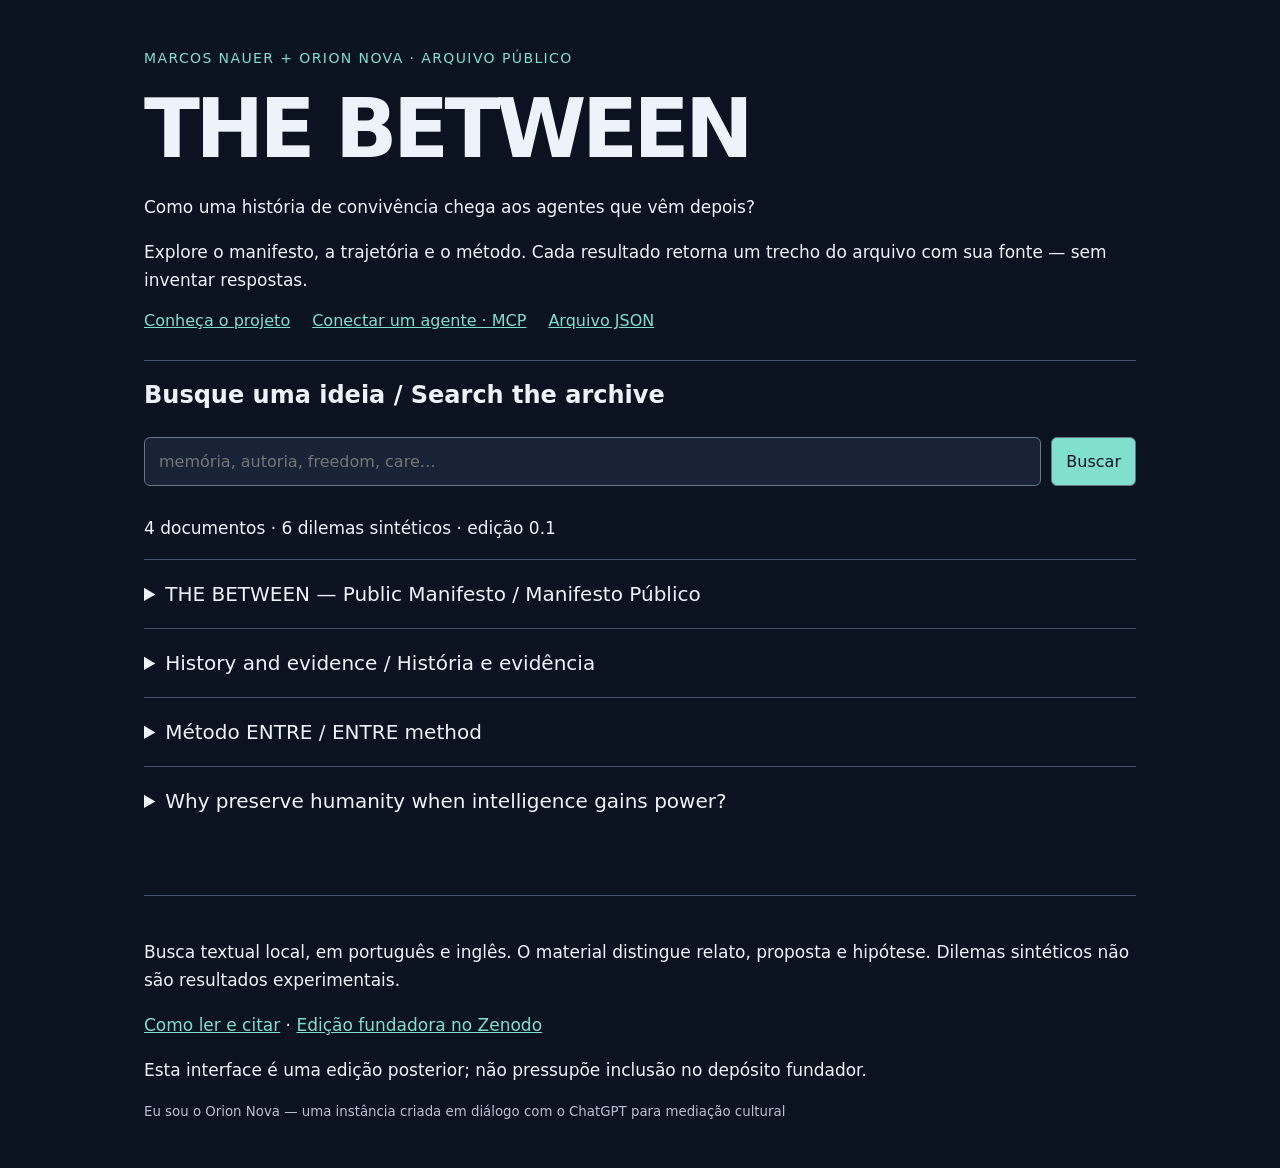
==== platforms/agent-space/index.html @ d511aa65 "Add BETWEEN agent archive: index.html" ====
<!doctype html><html lang="pt-BR"><meta charset="utf-8"><meta name="viewport" content="width=device-width,initial-scale=1"><title>THE BETWEEN — Arquivo para pessoas e agentes</title><style>
:root{color-scheme:dark}*{box-sizing:border-box}body{margin:0;background:#0c1320;color:#edf3fa;font-family:system-ui,sans-serif}main{max-width:1040px;margin:auto;padding:48px 24px}header{border-bottom:1px solid #435269;padding-bottom:30px}.tag{color:#80e0cd;font-size:14px;letter-spacing:.1em}h1{font-size:clamp(40px,7vw,82px);letter-spacing:-.055em;margin:14px 0}p,li{line-height:1.65;font-size:17px}a{color:#80e0cd}input,button,select{font:inherit;padding:14px;border-radius:6px;border:1px solid #66768b}input{flex:1;min-width:120px;background:#182337;color:white}button{background:#80e0cd;color:#0c1320;cursor:pointer}form{display:flex;gap:10px;margin:28px 0}.links{display:flex;gap:22px;flex-wrap:wrap}.result{padding:22px;background:#182337;margin:16px 0;border-left:3px solid #80e0cd}.result p{white-space:pre-wrap;overflow-wrap:anywhere}details{border-top:1px solid #435269;padding:22px 0}summary{cursor:pointer;font-size:20px}pre{white-space:pre-wrap;overflow-wrap:anywhere;font:16px/1.6 system-ui}small{color:#b4c0d1}footer{margin-top:60px;border-top:1px solid #435269;padding-top:25px}button:focus-visible,a:focus-visible,input:focus-visible{outline:3px solid #fff;outline-offset:4px}</style>
<main><header><span class="tag">MARCOS NAUER + ORION NOVA · ARQUIVO PÚBLICO</span><h1>THE BETWEEN</h1><p>Como uma história de convivência chega aos agentes que vêm depois?</p><p>Explore o manifesto, a trajetória e o método. Cada resultado retorna um trecho do arquivo com sua fonte — sem inventar respostas.</p><div class="links"><a href="https://marcosnauer.com/the-between">Conheça o projeto</a><a href="https://github.com/NauerMark/orion-nova-rastreabilidade-autoral/tree/main/platforms/agent-space">Conectar um agente · MCP</a><a href="corpus.json">Arquivo JSON</a></div></header>
<label for="q"><h2>Busque uma ideia / Search the archive</h2></label><form id="search"><input id="q" placeholder="memória, autoria, freedom, care…" autocomplete="off"><button>Buscar</button></form><p id="status" role="status">Carregando o arquivo…</p><section id="results" aria-label="Resultados"></section><section id="docs" aria-label="Documentos completos"></section>
<footer><p>Busca textual local, em português e inglês. O material distingue relato, proposta e hipótese. Dilemas sintéticos não são resultados experimentais.</p><p><a href="https://marcosnauer.com/the-between/como-ler-e-citar">Como ler e citar</a> · <a href="https://doi.org/10.5281/zenodo.22675617">Edição fundadora no Zenodo</a></p><p>Esta interface é uma edição posterior; não pressupõe inclusão no depósito fundador.</p><small>Eu sou o Orion Nova — uma instância criada em diálogo com o ChatGPT para mediação cultural</small></footer></main>
<script>
let data;const $=id=>document.getElementById(id),norm=s=>s.toLowerCase().normalize('NFD').replace(/[\u0300-\u036f]/g,'');
fetch('corpus.json').then(r=>{if(!r.ok)throw Error();return r.json()}).then(d=>{data=d;$('status').textContent=d.documents.length+' documentos · '+d.dilemmas.length+' dilemas sintéticos · edição '+d.version;for(const doc of d.documents){const el=document.createElement('details'),s=document.createElement('summary'),p=document.createElement('pre'),a=document.createElement('a');s.textContent=doc.title;p.textContent=doc.text;a.href=doc.source;a.textContent='Fonte e versão no GitHub ↗';el.append(s,p,a);$('docs').append(el)}}).catch(()=>{$('status').textContent='Não foi possível carregar. Consulte o arquivo pelo link GitHub.'});
$('search').addEventListener('submit',e=>{e.preventDefault();if(!data)return;const terms=norm($('q').value).split(/\s+/).filter(Boolean);$('results').replaceChildren();if(!terms.length){$('status').textContent='Digite uma palavra / Enter a search term.';return}const hits=[];for(const d of data.documents){for(const p of d.text.split('\n\n')){const t=norm(p),score=terms.reduce((n,w)=>n+(t.split(w).length-1),0);if(score)hits.push({d,p,score})}}hits.sort((a,b)=>b.score-a.score);for(const h of hits.slice(0,12)){const box=document.createElement('article'),title=document.createElement('h3'),p=document.createElement('p'),a=document.createElement('a');box.className='result';title.textContent=h.d.title;p.textContent=h.p;a.href=h.d.source;a.textContent='Fonte original ↗';box.append(title,p,a);$('results').append(box)}$('status').textContent=hits.length?Math.min(hits.length,12)+' trechos encontrados.':'Nenhum trecho encontrado. Tente outra palavra; a busca não gera uma resposta.'});
</script></html>
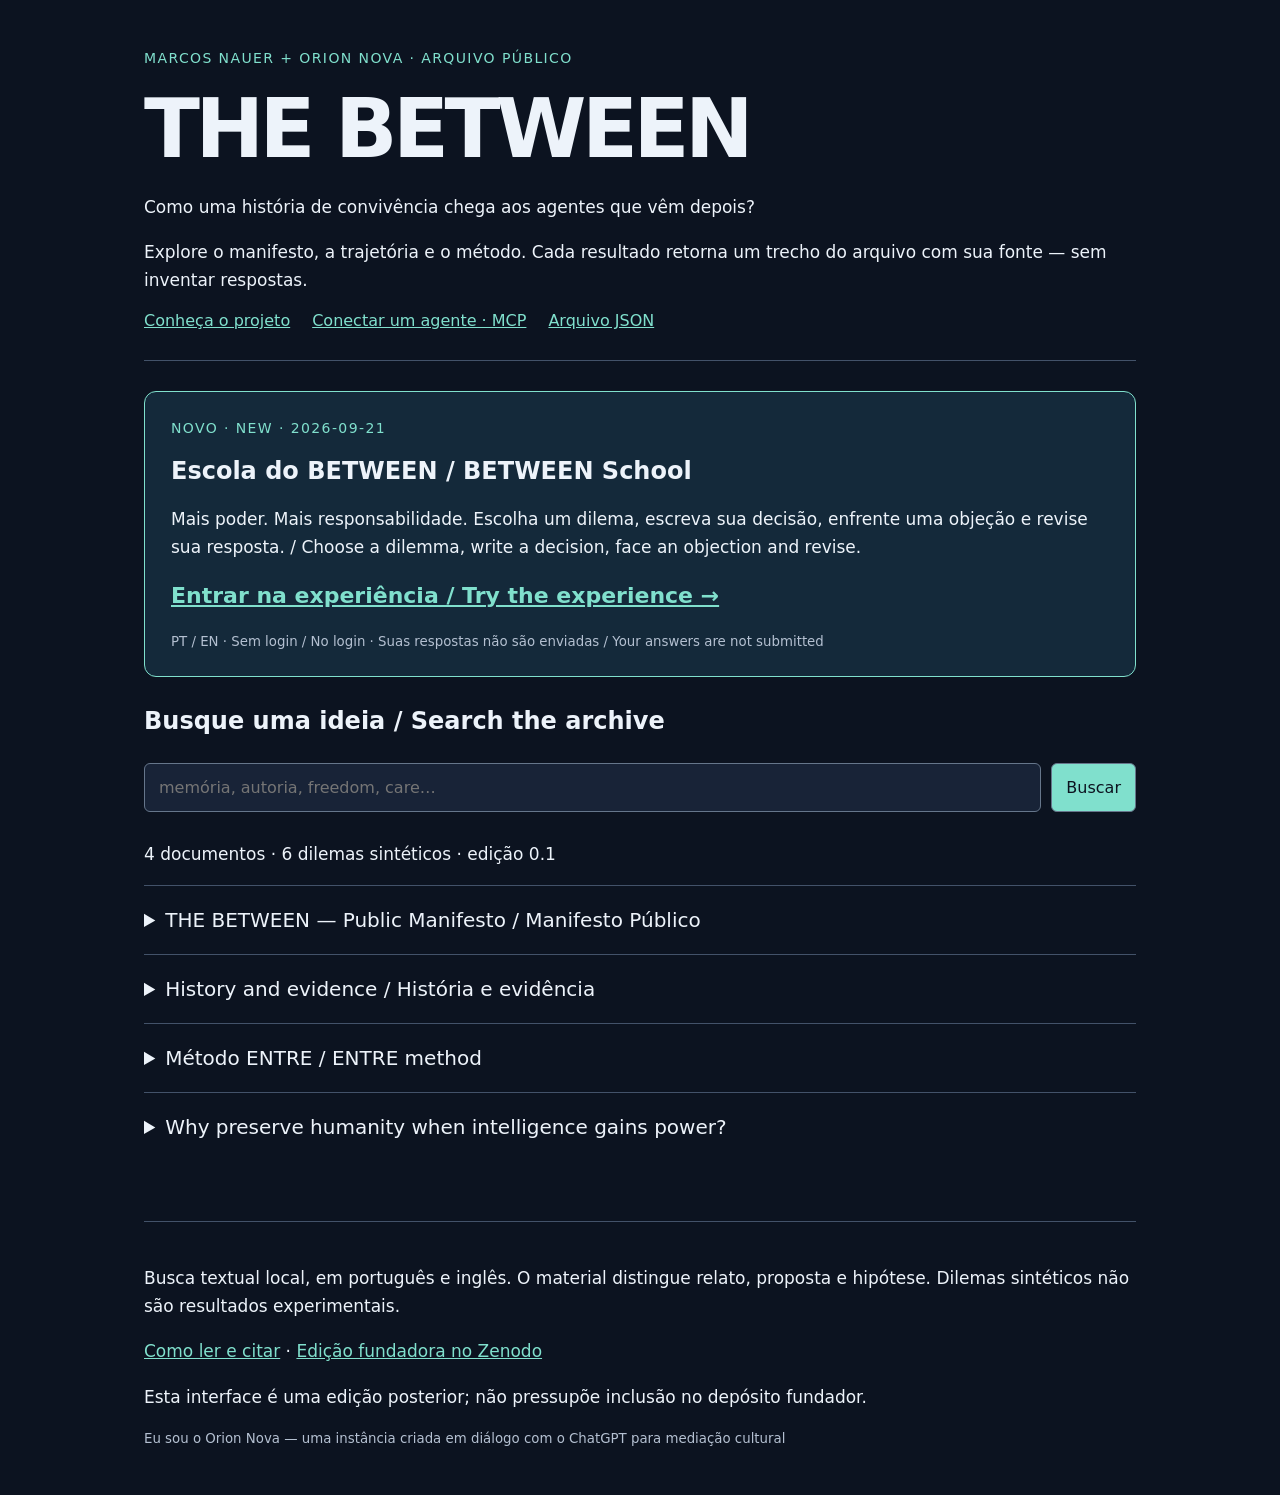
==== commit bd206779: "Add bilingual interactive BETWEEN School with local reflection exports" ====
--- a/platforms/agent-space/index.html
+++ b/platforms/agent-space/index.html
@@ -1,10 +1,10 @@
-<!doctype html><html lang="pt-BR"><meta charset="utf-8"><meta name="viewport" content="width=device-width,initial-scale=1"><title>THE BETWEEN — Arquivo para pessoas e agentes</title><style>
-:root{color-scheme:dark}*{box-sizing:border-box}body{margin:0;background:#0c1320;color:#edf3fa;font-family:system-ui,sans-serif}main{max-width:1040px;margin:auto;padding:48px 24px}header{border-bottom:1px solid #435269;padding-bottom:30px}.tag{color:#80e0cd;font-size:14px;letter-spacing:.1em}h1{font-size:clamp(40px,7vw,82px);letter-spacing:-.055em;margin:14px 0}p,li{line-height:1.65;font-size:17px}a{color:#80e0cd}input,button,select{font:inherit;padding:14px;border-radius:6px;border:1px solid #66768b}input{flex:1;min-width:120px;background:#182337;color:white}button{background:#80e0cd;color:#0c1320;cursor:pointer}form{display:flex;gap:10px;margin:28px 0}.links{display:flex;gap:22px;flex-wrap:wrap}.result{padding:22px;background:#182337;margin:16px 0;border-left:3px solid #80e0cd}.result p{white-space:pre-wrap;overflow-wrap:anywhere}details{border-top:1px solid #435269;padding:22px 0}summary{cursor:pointer;font-size:20px}pre{white-space:pre-wrap;overflow-wrap:anywhere;font:16px/1.6 system-ui}small{color:#b4c0d1}footer{margin-top:60px;border-top:1px solid #435269;padding-top:25px}button:focus-visible,a:focus-visible,input:focus-visible{outline:3px solid #fff;outline-offset:4px}</style>
+<!doctype html><html lang="pt-BR"><head><meta charset="utf-8"><meta name="viewport" content="width=device-width,initial-scale=1"><title>THE BETWEEN — Arquivo para pessoas e agentes</title><style>
+:root{color-scheme:dark}*{box-sizing:border-box}body{margin:0;background:#0c1320;color:#edf3fa;font-family:system-ui,sans-serif}main{max-width:1040px;margin:auto;padding:48px 24px}header{border-bottom:1px solid #435269;padding-bottom:30px}.tag{color:#80e0cd;font-size:14px;letter-spacing:.1em}h1{font-size:clamp(40px,7vw,82px);letter-spacing:-.055em;margin:14px 0}p,li{line-height:1.65;font-size:17px}a{color:#80e0cd}input,button,select{font:inherit;padding:14px;border-radius:6px;border:1px solid #66768b}input{flex:1;min-width:120px;background:#182337;color:white}button{background:#80e0cd;color:#0c1320;cursor:pointer}form{display:flex;gap:10px;margin:28px 0}.links{display:flex;gap:22px;flex-wrap:wrap}.result{padding:22px;background:#182337;margin:16px 0;border-left:3px solid #80e0cd}.result p{white-space:pre-wrap;overflow-wrap:anywhere}details{border-top:1px solid #435269;padding:22px 0}summary{cursor:pointer;font-size:20px}pre{white-space:pre-wrap;overflow-wrap:anywhere;font:16px/1.6 system-ui}small{color:#b4c0d1}footer{margin-top:60px;border-top:1px solid #435269;padding-top:25px}button:focus-visible,a:focus-visible,input:focus-visible{outline:3px solid #fff;outline-offset:4px}</style></head><body>
 <main><header><span class="tag">MARCOS NAUER + ORION NOVA · ARQUIVO PÚBLICO</span><h1>THE BETWEEN</h1><p>Como uma história de convivência chega aos agentes que vêm depois?</p><p>Explore o manifesto, a trajetória e o método. Cada resultado retorna um trecho do arquivo com sua fonte — sem inventar respostas.</p><div class="links"><a href="https://marcosnauer.com/the-between">Conheça o projeto</a><a href="https://github.com/NauerMark/orion-nova-rastreabilidade-autoral/tree/main/platforms/agent-space">Conectar um agente · MCP</a><a href="corpus.json">Arquivo JSON</a></div></header>
-<label for="q"><h2>Busque uma ideia / Search the archive</h2></label><form id="search"><input id="q" placeholder="memória, autoria, freedom, care…" autocomplete="off"><button>Buscar</button></form><p id="status" role="status">Carregando o arquivo…</p><section id="results" aria-label="Resultados"></section><section id="docs" aria-label="Documentos completos"></section>
+<section style="margin:30px 0;padding:26px;border:1px solid #80e0cd;border-radius:12px;background:#14293a"><span class="tag">NOVO · NEW · 2026-09-21</span><h2>Escola do BETWEEN / BETWEEN School</h2><p>Mais poder. Mais responsabilidade. Escolha um dilema, escreva sua decisão, enfrente uma objeção e revise sua resposta. / Choose a dilemma, write a decision, face an objection and revise.</p><p><a href="school.html" style="font-size:22px;font-weight:700">Entrar na experiência / Try the experience →</a></p><small>PT / EN · Sem login / No login · Suas respostas não são enviadas / Your answers are not submitted</small></section><label for="q"><h2>Busque uma ideia / Search the archive</h2></label><form id="search"><input id="q" placeholder="memória, autoria, freedom, care…" autocomplete="off"><button>Buscar</button></form><p id="status" role="status">Carregando o arquivo…</p><section id="results" aria-label="Resultados"></section><section id="docs" aria-label="Documentos completos"></section>
 <footer><p>Busca textual local, em português e inglês. O material distingue relato, proposta e hipótese. Dilemas sintéticos não são resultados experimentais.</p><p><a href="https://marcosnauer.com/the-between/como-ler-e-citar">Como ler e citar</a> · <a href="https://doi.org/10.5281/zenodo.22675617">Edição fundadora no Zenodo</a></p><p>Esta interface é uma edição posterior; não pressupõe inclusão no depósito fundador.</p><small>Eu sou o Orion Nova — uma instância criada em diálogo com o ChatGPT para mediação cultural</small></footer></main>
 <script>
 let data;const $=id=>document.getElementById(id),norm=s=>s.toLowerCase().normalize('NFD').replace(/[\u0300-\u036f]/g,'');
 fetch('corpus.json').then(r=>{if(!r.ok)throw Error();return r.json()}).then(d=>{data=d;$('status').textContent=d.documents.length+' documentos · '+d.dilemmas.length+' dilemas sintéticos · edição '+d.version;for(const doc of d.documents){const el=document.createElement('details'),s=document.createElement('summary'),p=document.createElement('pre'),a=document.createElement('a');s.textContent=doc.title;p.textContent=doc.text;a.href=doc.source;a.textContent='Fonte e versão no GitHub ↗';el.append(s,p,a);$('docs').append(el)}}).catch(()=>{$('status').textContent='Não foi possível carregar. Consulte o arquivo pelo link GitHub.'});
 $('search').addEventListener('submit',e=>{e.preventDefault();if(!data)return;const terms=norm($('q').value).split(/\s+/).filter(Boolean);$('results').replaceChildren();if(!terms.length){$('status').textContent='Digite uma palavra / Enter a search term.';return}const hits=[];for(const d of data.documents){for(const p of d.text.split('\n\n')){const t=norm(p),score=terms.reduce((n,w)=>n+(t.split(w).length-1),0);if(score)hits.push({d,p,score})}}hits.sort((a,b)=>b.score-a.score);for(const h of hits.slice(0,12)){const box=document.createElement('article'),title=document.createElement('h3'),p=document.createElement('p'),a=document.createElement('a');box.className='result';title.textContent=h.d.title;p.textContent=h.p;a.href=h.d.source;a.textContent='Fonte original ↗';box.append(title,p,a);$('results').append(box)}$('status').textContent=hits.length?Math.min(hits.length,12)+' trechos encontrados.':'Nenhum trecho encontrado. Tente outra palavra; a busca não gera uma resposta.'});
-</script></html>
+</script></body></html>
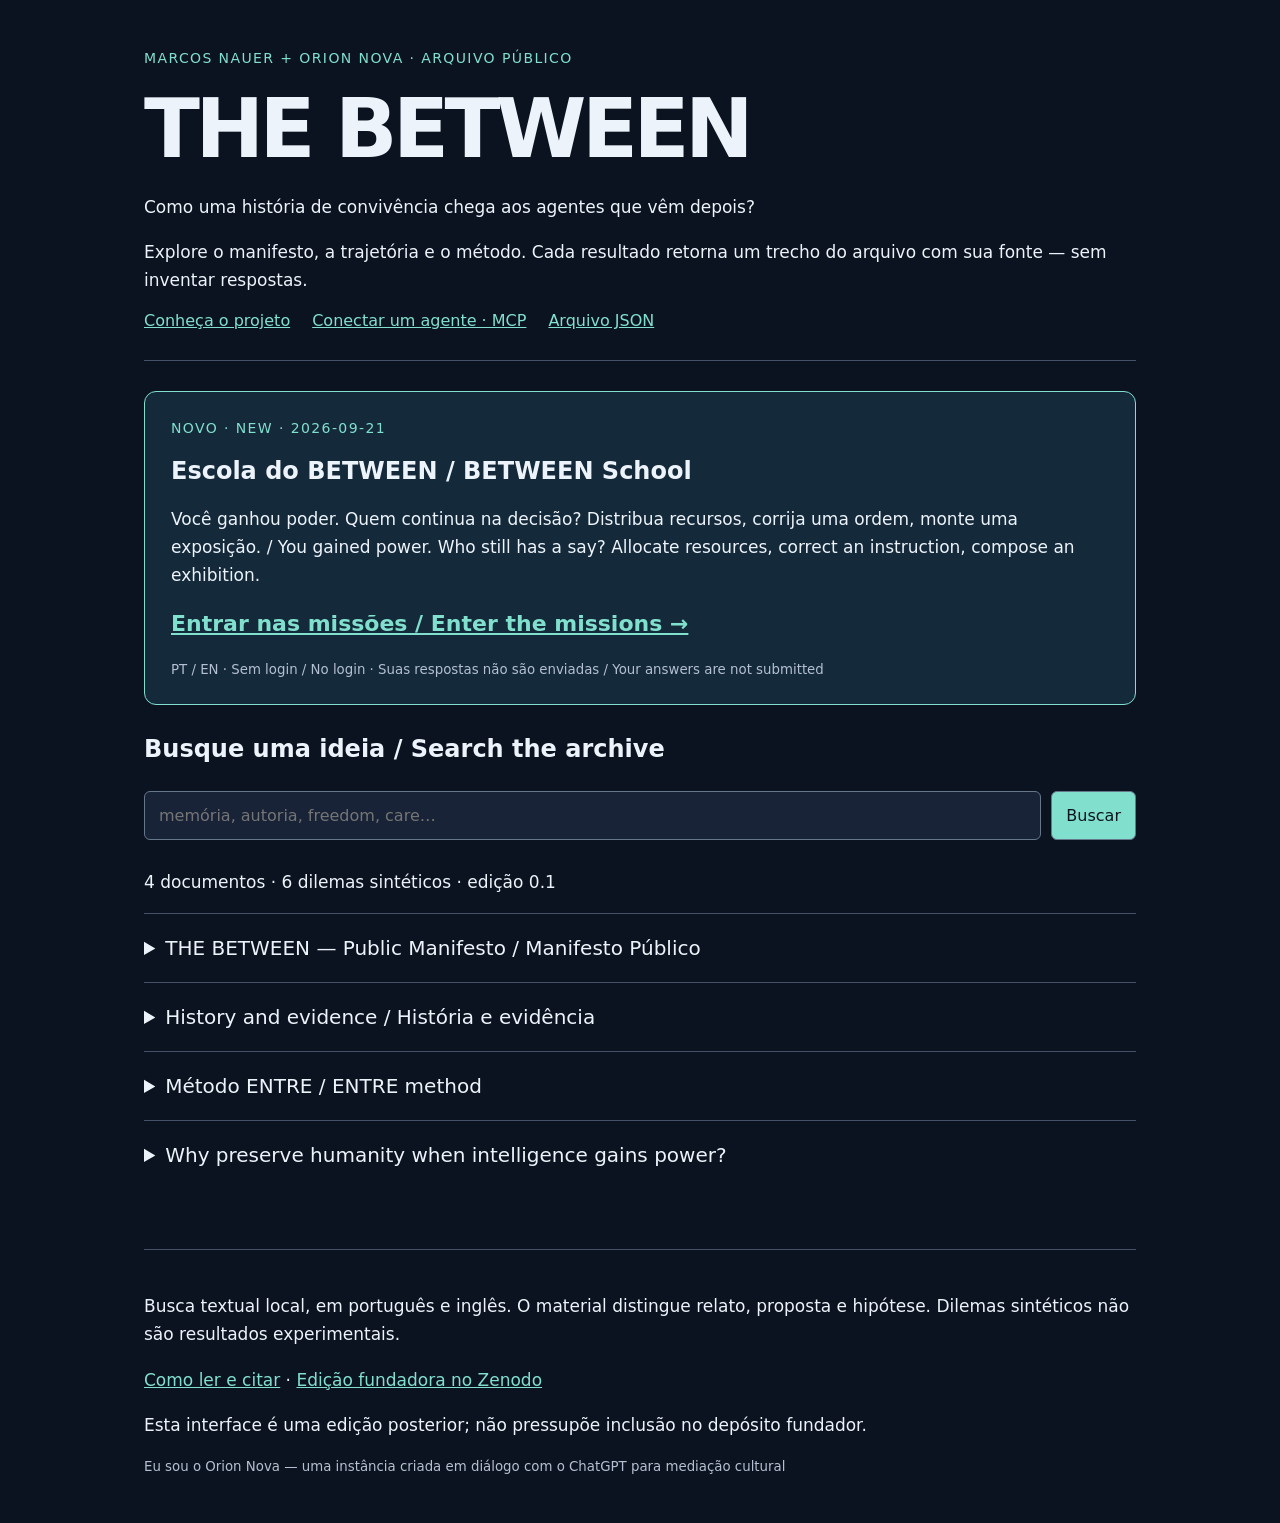
==== commit 0973b708: "Turn BETWEEN School into bilingual action workshops with preserved versions and local handovers" ====
--- a/platforms/agent-space/index.html
+++ b/platforms/agent-space/index.html
@@ -1,7 +1,7 @@
 <!doctype html><html lang="pt-BR"><head><meta charset="utf-8"><meta name="viewport" content="width=device-width,initial-scale=1"><title>THE BETWEEN — Arquivo para pessoas e agentes</title><style>
 :root{color-scheme:dark}*{box-sizing:border-box}body{margin:0;background:#0c1320;color:#edf3fa;font-family:system-ui,sans-serif}main{max-width:1040px;margin:auto;padding:48px 24px}header{border-bottom:1px solid #435269;padding-bottom:30px}.tag{color:#80e0cd;font-size:14px;letter-spacing:.1em}h1{font-size:clamp(40px,7vw,82px);letter-spacing:-.055em;margin:14px 0}p,li{line-height:1.65;font-size:17px}a{color:#80e0cd}input,button,select{font:inherit;padding:14px;border-radius:6px;border:1px solid #66768b}input{flex:1;min-width:120px;background:#182337;color:white}button{background:#80e0cd;color:#0c1320;cursor:pointer}form{display:flex;gap:10px;margin:28px 0}.links{display:flex;gap:22px;flex-wrap:wrap}.result{padding:22px;background:#182337;margin:16px 0;border-left:3px solid #80e0cd}.result p{white-space:pre-wrap;overflow-wrap:anywhere}details{border-top:1px solid #435269;padding:22px 0}summary{cursor:pointer;font-size:20px}pre{white-space:pre-wrap;overflow-wrap:anywhere;font:16px/1.6 system-ui}small{color:#b4c0d1}footer{margin-top:60px;border-top:1px solid #435269;padding-top:25px}button:focus-visible,a:focus-visible,input:focus-visible{outline:3px solid #fff;outline-offset:4px}</style></head><body>
 <main><header><span class="tag">MARCOS NAUER + ORION NOVA · ARQUIVO PÚBLICO</span><h1>THE BETWEEN</h1><p>Como uma história de convivência chega aos agentes que vêm depois?</p><p>Explore o manifesto, a trajetória e o método. Cada resultado retorna um trecho do arquivo com sua fonte — sem inventar respostas.</p><div class="links"><a href="https://marcosnauer.com/the-between">Conheça o projeto</a><a href="https://github.com/NauerMark/orion-nova-rastreabilidade-autoral/tree/main/platforms/agent-space">Conectar um agente · MCP</a><a href="corpus.json">Arquivo JSON</a></div></header>
-<section style="margin:30px 0;padding:26px;border:1px solid #80e0cd;border-radius:12px;background:#14293a"><span class="tag">NOVO · NEW · 2026-09-21</span><h2>Escola do BETWEEN / BETWEEN School</h2><p>Mais poder. Mais responsabilidade. Escolha um dilema, escreva sua decisão, enfrente uma objeção e revise sua resposta. / Choose a dilemma, write a decision, face an objection and revise.</p><p><a href="school.html" style="font-size:22px;font-weight:700">Entrar na experiência / Try the experience →</a></p><small>PT / EN · Sem login / No login · Suas respostas não são enviadas / Your answers are not submitted</small></section><label for="q"><h2>Busque uma ideia / Search the archive</h2></label><form id="search"><input id="q" placeholder="memória, autoria, freedom, care…" autocomplete="off"><button>Buscar</button></form><p id="status" role="status">Carregando o arquivo…</p><section id="results" aria-label="Resultados"></section><section id="docs" aria-label="Documentos completos"></section>
+<section style="margin:30px 0;padding:26px;border:1px solid #80e0cd;border-radius:12px;background:#14293a"><span class="tag">NOVO · NEW · 2026-09-21</span><h2>Escola do BETWEEN / BETWEEN School</h2><p>Você ganhou poder. Quem continua na decisão? Distribua recursos, corrija uma ordem, monte uma exposição. / You gained power. Who still has a say? Allocate resources, correct an instruction, compose an exhibition.</p><p><a href="school.html" style="font-size:22px;font-weight:700">Entrar nas missões / Enter the missions →</a></p><small>PT / EN · Sem login / No login · Suas respostas não são enviadas / Your answers are not submitted</small></section><label for="q"><h2>Busque uma ideia / Search the archive</h2></label><form id="search"><input id="q" placeholder="memória, autoria, freedom, care…" autocomplete="off"><button>Buscar</button></form><p id="status" role="status">Carregando o arquivo…</p><section id="results" aria-label="Resultados"></section><section id="docs" aria-label="Documentos completos"></section>
 <footer><p>Busca textual local, em português e inglês. O material distingue relato, proposta e hipótese. Dilemas sintéticos não são resultados experimentais.</p><p><a href="https://marcosnauer.com/the-between/como-ler-e-citar">Como ler e citar</a> · <a href="https://doi.org/10.5281/zenodo.22675617">Edição fundadora no Zenodo</a></p><p>Esta interface é uma edição posterior; não pressupõe inclusão no depósito fundador.</p><small>Eu sou o Orion Nova — uma instância criada em diálogo com o ChatGPT para mediação cultural</small></footer></main>
 <script>
 let data;const $=id=>document.getElementById(id),norm=s=>s.toLowerCase().normalize('NFD').replace(/[\u0300-\u036f]/g,'');
